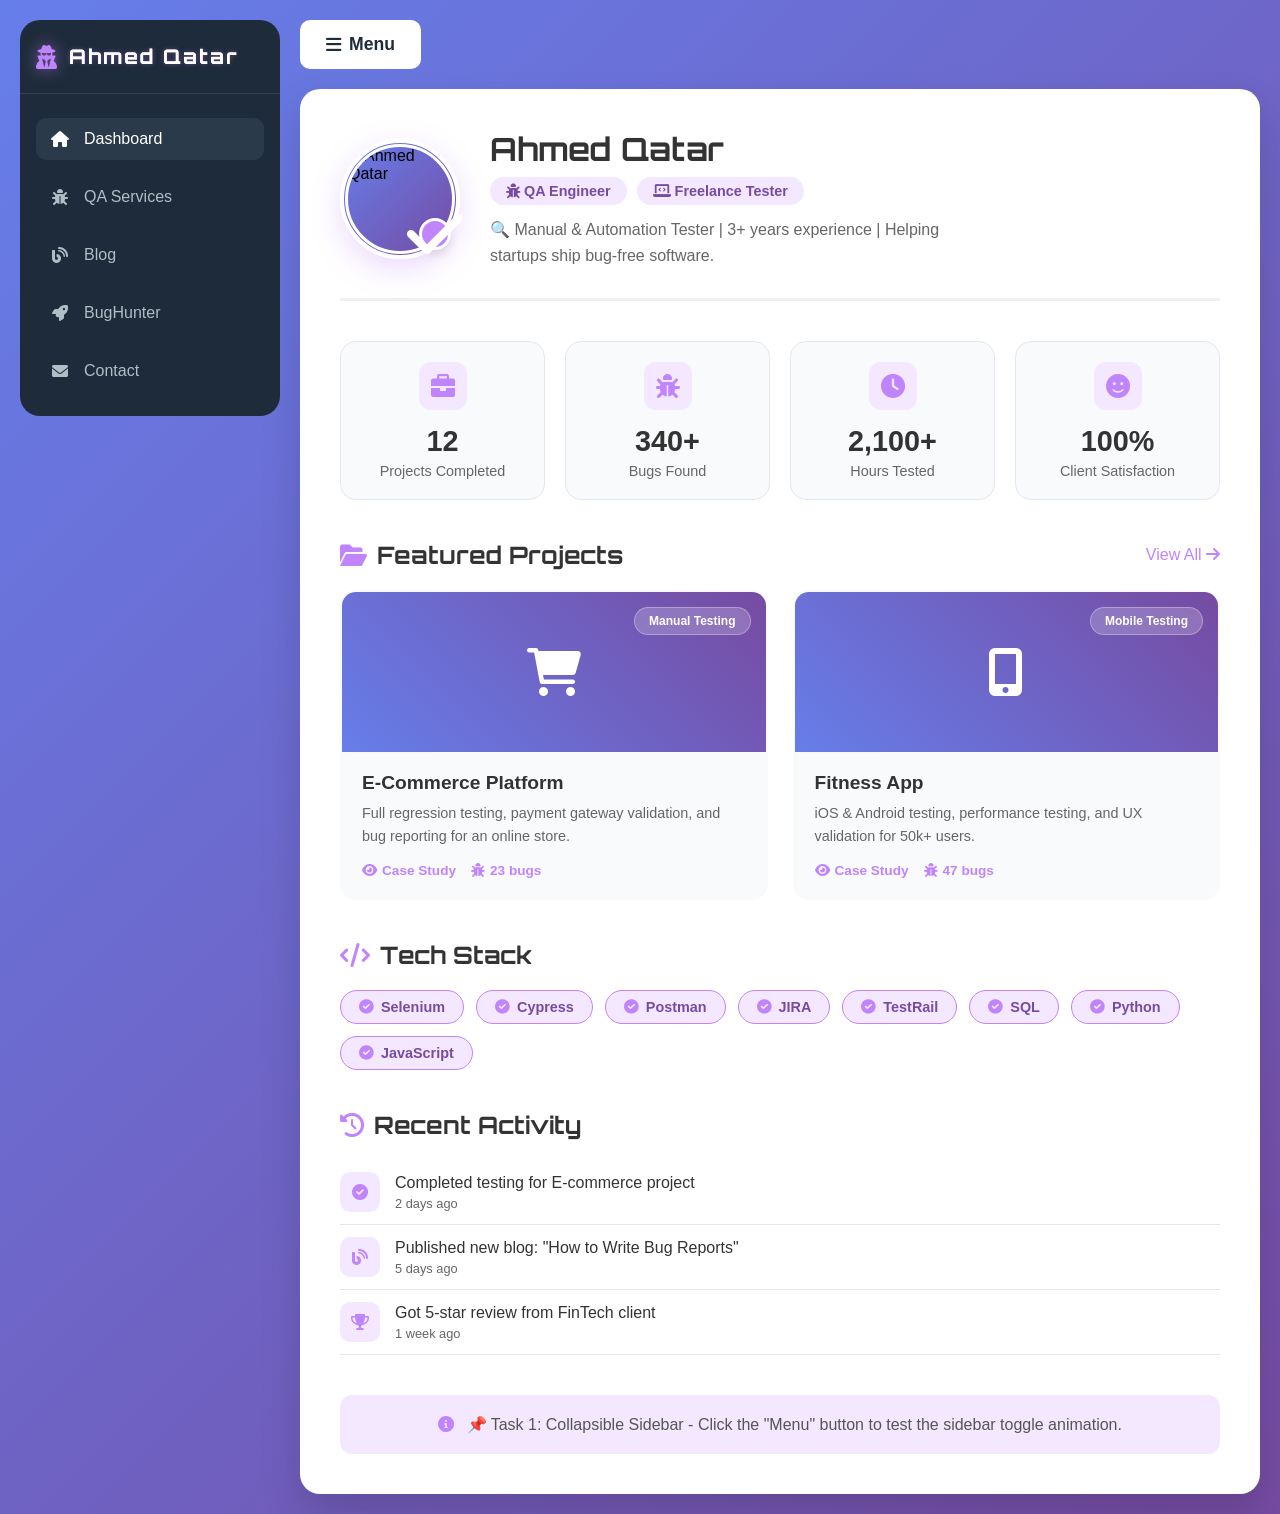
==== index.html @ db8f20ba "index.html" ====
<!DOCTYPE html>
<html lang="en">
<head>
    <meta charset="UTF-8">
    <meta name="viewport" content="width=device-width, initial-scale=1.0">
    <title>Ahmed Qatar - QA Portfolio</title>
    <!-- Font Awesome 6 -->
    <link rel="stylesheet" href="https://cdnjs.cloudflare.com/ajax/libs/font-awesome/6.0.0-beta3/css/all.min.css">
    <!-- Google Fonts -->
    <link href="https://fonts.googleapis.com/css2?family=Inter:wght@400;500;600;700&family=Orbitron:wght@700&display=swap" rel="stylesheet">
    <!-- Custom CSS -->
    <link rel="stylesheet" href="style.css">
    <style>
        /* ===== MODERN PORTFOLIO DASHBOARD ===== */
        body {
            background: linear-gradient(135deg, #667eea 0%, #764ba2 100%);
            display: flex;
            align-items: center;
            justify-content: center;
            padding: 20px;
            margin: 0;
            min-height: 100vh;
        }

        .app {
            display: flex;
            width: 100%;
            max-width: 1400px;
            margin: 0 auto;
            gap: 20px;
        }

        .sidebar {
            width: 260px;
            flex-shrink: 0;
            background: #1e2b3a;
            border-radius: 20px;
            height: fit-content;
            position: sticky;
            top: 20px;
        }

        .sidebar-header {
            display: flex;
            align-items: center;
            justify-content: space-between;
            padding: 1.5rem 1rem;
            border-bottom: 1px solid rgba(255,255,255,0.1);
        }

        .logo {
            display: flex;
            align-items: center;
            gap: 0.75rem;
        }

        .logo i {
            color: #c084fc;
            font-size: 1.5rem;
            filter: drop-shadow(0 0 8px rgba(192, 132, 252, 0.6));
        }

        .logo span {
            font-family: 'Orbitron', sans-serif;
            font-size: 1.25rem;
            font-weight: 700;
            color: white;
            text-shadow: 0 0 5px rgba(192, 132, 252, 0.4);
        }

        .close-btn {
            background: transparent;
            border: none;
            color: #b0bec5;
            font-size: 1.2rem;
            cursor: pointer;
            display: none;
        }

        .nav ul {
            list-style: none;
            padding: 1rem 0;
        }

        .nav li {
            padding: 0.5rem 1rem;
        }

        .nav a {
            display: flex;
            align-items: center;
            gap: 0.75rem;
            color: #b0bec5;
            text-decoration: none;
            padding: 0.75rem;
            border-radius: 10px;
            transition: all 0.2s ease;
        }

        .nav a:hover {
            background: #2a3a4b;
            color: white;
        }

        .nav a i {
            width: 1.5rem;
            text-align: center;
        }

        .main {
            flex: 1;
            background: transparent;
            display: flex;
            flex-direction: column;
        }

        .toggle-btn {
            background: white;
            border-radius: 10px;
            margin-bottom: 20px;
            border: 2px solid white;
            width: fit-content;
            padding: 12px 24px;
            font-weight: 600;
            cursor: pointer;
            transition: all 0.3s ease;
        }

        .toggle-btn:hover {
            background: #f5f5f5;
        }

        .content-card {
            background: white;
            border-radius: 20px;
            box-shadow: 0 20px 40px rgba(0,0,0,0.15);
            padding: 40px;
            width: 100%;
            box-sizing: border-box;
        }

        /* ===== PROFILE SECTION WITH PHOTO ===== */
        .profile-section {
            display: flex;
            align-items: center;
            gap: 30px;
            margin-bottom: 40px;
            padding-bottom: 30px;
            border-bottom: 3px solid #f0f0f0;
        }

        .profile-photo {
            position: relative;
            width: 120px;
            height: 120px;
            border-radius: 50%;
            background: linear-gradient(135deg, #667eea, #764ba2);
            display: flex;
            align-items: center;
            justify-content: center;
            border: 4px solid white;
            box-shadow: 0 10px 30px rgba(192, 132, 252, 0.3);
        }

        .profile-photo img {
            width: 110px;
            height: 110px;
            border-radius: 50%;
            object-fit: cover;
            border: 3px solid white;
        }

        .profile-photo i {
            font-size: 4rem;
            color: white;
        }

        .photo-badge {
            position: absolute;
            bottom: 5px;
            right: 5px;
            background: #c084fc;
            color: white;
            border-radius: 50%;
            width: 32px;
            height: 32px;
            display: flex;
            align-items: center;
            justify-content: center;
            border: 3px solid white;
            box-shadow: 0 5px 10px rgba(0,0,0,0.1);
        }

        .profile-info h1 {
            font-size: 2rem;
            font-weight: 700;
            color: #333;
            margin-bottom: 8px;
            font-family: 'Orbitron', sans-serif;
        }

        .profile-title {
            display: flex;
            align-items: center;
            gap: 10px;
            margin-bottom: 12px;
        }

        .profile-title span {
            background: #f3e8ff;
            color: #764ba2;
            padding: 6px 16px;
            border-radius: 30px;
            font-weight: 600;
            font-size: 0.9rem;
        }

        .profile-bio {
            color: #666;
            line-height: 1.6;
            max-width: 500px;
        }

        /* ===== STATS GRID ===== */
        .stats-grid {
            display: grid;
            grid-template-columns: repeat(4, 1fr);
            gap: 20px;
            margin-bottom: 40px;
        }

        .stat-card {
            background: #f8fafc;
            border-radius: 16px;
            padding: 20px;
            transition: all 0.3s ease;
            border: 1px solid #e2e8f0;
            text-align: center;
        }

        .stat-card:hover {
            border-color: #c084fc;
            transform: translateY(-5px);
            box-shadow: 0 15px 30px rgba(192, 132, 252, 0.1);
        }

        .stat-icon {
            width: 48px;
            height: 48px;
            background: #f3e8ff;
            border-radius: 12px;
            display: flex;
            align-items: center;
            justify-content: center;
            margin: 0 auto 15px;
            color: #c084fc;
            font-size: 1.5rem;
        }

        .stat-number {
            font-size: 1.8rem;
            font-weight: 700;
            color: #333;
            margin-bottom: 5px;
        }

        .stat-label {
            color: #666;
            font-size: 0.9rem;
        }

        /* ===== PORTFOLIO SHOWCASE ===== */
        .section-header {
            display: flex;
            justify-content: space-between;
            align-items: center;
            margin: 40px 0 20px;
        }

        .section-header h2 {
            font-size: 1.5rem;
            font-weight: 700;
            color: #333;
            display: flex;
            align-items: center;
            gap: 10px;
            font-family: 'Orbitron', sans-serif;
        }

        .section-header h2 i {
            color: #c084fc;
        }

        .portfolio-grid {
            display: grid;
            grid-template-columns: repeat(2, 1fr);
            gap: 25px;
        }

        .portfolio-card {
            background: #f8fafc;
            border-radius: 16px;
            overflow: hidden;
            transition: all 0.3s ease;
            border: 2px solid transparent;
            display: flex;
            flex-direction: column;
        }

        .portfolio-card:hover {
            border-color: #c084fc;
            transform: translateY(-5px);
            box-shadow: 0 15px 30px rgba(192, 132, 252, 0.15);
        }

        .portfolio-image {
            height: 160px;
            background: linear-gradient(45deg, #667eea, #764ba2);
            position: relative;
            display: flex;
            align-items: center;
            justify-content: center;
            color: white;
            font-size: 3rem;
        }

        .portfolio-image img {
            width: 100%;
            height: 100%;
            object-fit: cover;
        }

        .portfolio-tag {
            position: absolute;
            top: 15px;
            right: 15px;
            background: rgba(255,255,255,0.2);
            backdrop-filter: blur(10px);
            padding: 6px 14px;
            border-radius: 30px;
            font-size: 0.75rem;
            font-weight: 600;
            color: white;
            border: 1px solid rgba(255,255,255,0.3);
        }

        .portfolio-content {
            padding: 20px;
        }

        .portfolio-content h3 {
            font-size: 1.2rem;
            font-weight: 700;
            color: #333;
            margin-bottom: 8px;
        }

        .portfolio-content p {
            color: #666;
            font-size: 0.9rem;
            line-height: 1.6;
            margin-bottom: 15px;
        }

        .portfolio-links {
            display: flex;
            gap: 15px;
        }

        .portfolio-links a {
            color: #c084fc;
            text-decoration: none;
            font-weight: 600;
            font-size: 0.85rem;
            display: flex;
            align-items: center;
            gap: 5px;
        }

        /* ===== SKILLS SECTION ===== */
        .skills-section {
            margin-top: 40px;
        }

        .skills-grid {
            display: flex;
            flex-wrap: wrap;
            gap: 12px;
            margin-top: 20px;
        }

        .skill-badge {
            background: #f3e8ff;
            color: #764ba2;
            padding: 8px 18px;
            border-radius: 30px;
            font-size: 0.9rem;
            font-weight: 600;
            display: inline-flex;
            align-items: center;
            gap: 8px;
            border: 1px solid #c084fc;
        }

        .skill-badge i {
            color: #c084fc;
        }

        /* ===== RECENT ACTIVITY ===== */
        .activity-list {
            margin-top: 20px;
        }

        .activity-item {
            display: flex;
            align-items: center;
            gap: 15px;
            padding: 12px 0;
            border-bottom: 1px solid #e2e8f0;
        }

        .activity-icon {
            width: 40px;
            height: 40px;
            background: #f3e8ff;
            border-radius: 10px;
            display: flex;
            align-items: center;
            justify-content: center;
            color: #c084fc;
        }

        .activity-content {
            flex: 1;
        }

        .activity-text {
            color: #333;
            font-weight: 500;
            margin-bottom: 4px;
        }

        .activity-time {
            color: #666;
            font-size: 0.8rem;
        }

        /* ===== MOBILE RESPONSIVE ===== */
        @media screen and (max-width: 768px) {
            .app {
                flex-direction: column;
            }

            .sidebar {
                width: 100%;
                position: fixed;
                z-index: 1000;
                top: 0;
                border-radius: 0 0 20px 20px;
            }

            .main {
                margin-left: 0;
                width: 100%;
                margin-top: 100px;
            }

            .profile-section {
                flex-direction: column;
                text-align: center;
            }

            .stats-grid {
                grid-template-columns: repeat(2, 1fr);
            }

            .portfolio-grid {
                grid-template-columns: 1fr;
            }

            .content-card {
                padding: 25px;
            }
        }
    </style>
</head>
<body>
    <div class="app">
        <!-- ===== SIDEBAR ===== -->
        <aside class="sidebar">
            <div class="sidebar-header">
                <div class="logo">
                    <i class="fas fa-user-secret"></i>
                    <span>Ahmed Qatar</span>
                </div>
                <button class="close-btn">
                    <i class="fas fa-times"></i>
                </button>
            </div>
            <nav class="nav">
                <ul>
                    <li>
                        <a href="index.html" id="nav-dashboard">
                            <i class="fas fa-home"></i>
                            <span>Dashboard</span>
                        </a>
                    </li>
                    <li>
                        <a href="taskflow.html" id="nav-taskflow">
                            <i class="fas fa-bug"></i>
                            <span>QA Services</span>
                        </a>
                    </li>
                    <li>
                        <a href="blog.html" id="nav-blog">
                            <i class="fas fa-blog"></i>
                            <span>Blog</span>
                        </a>
                    </li>
                    <li>
                        <a href="product.html" id="nav-product">
                            <i class="fas fa-rocket"></i>
                            <span>BugHunter</span>
                        </a>
                    </li>
                    <li>
                        <a href="contact.html" id="nav-contact">
                            <i class="fas fa-envelope"></i>
                            <span>Contact</span>
                        </a>
                    </li>
                </ul>
            </nav>
        </aside>

        <!-- ===== MAIN CONTENT ===== -->
        <main class="main">
            <button class="toggle-btn">
                <i class="fas fa-bars"></i>
                <span>Menu</span>
            </button>
            
            <div class="content-card">
                <!-- ===== PROFILE SECTION WITH PHOTO ===== -->
                <div class="profile-section">
    <div class="profile-photo">
        <!-- YOUR PHOTO - Working! -->
       <img src="https://github.com/ahmedqattar/ahmedqattar.github.io/blob/main/ahmed-profile.jpeg?raw=true" alt="Ahmed Qatar">
        <div class="photo-badge">
            <i class="fas fa-check"></i>
        </div>
    </div>
    <div class="profile-info">
        <h1>Ahmed Qatar</h1>
        <div class="profile-title">
            <span><i class="fas fa-bug"></i> QA Engineer</span>
            <span><i class="fas fa-laptop-code"></i> Freelance Tester</span>
        </div>
        <p class="profile-bio">
            🔍 Manual & Automation Tester | 3+ years experience | Helping startups ship bug-free software.
        </p>
    </div>
</div>

                <!-- ===== STATS ===== -->
                <div class="stats-grid">
                    <div class="stat-card">
                        <div class="stat-icon">
                            <i class="fas fa-briefcase"></i>
                        </div>
                        <div class="stat-number">12</div>
                        <div class="stat-label">Projects Completed</div>
                    </div>
                    <div class="stat-card">
                        <div class="stat-icon">
                            <i class="fas fa-bug"></i>
                        </div>
                        <div class="stat-number">340+</div>
                        <div class="stat-label">Bugs Found</div>
                    </div>
                    <div class="stat-card">
                        <div class="stat-icon">
                            <i class="fas fa-clock"></i>
                        </div>
                        <div class="stat-number">2,100+</div>
                        <div class="stat-label">Hours Tested</div>
                    </div>
                    <div class="stat-card">
                        <div class="stat-icon">
                            <i class="fas fa-smile"></i>
                        </div>
                        <div class="stat-number">100%</div>
                        <div class="stat-label">Client Satisfaction</div>
                    </div>
                </div>

                <!-- ===== PORTFOLIO SHOWCASE ===== -->
                <div class="section-header">
                    <h2><i class="fas fa-folder-open"></i> Featured Projects</h2>
                    <a href="taskflow.html" class="view-all" style="color: #c084fc; text-decoration: none;">
                        View All <i class="fas fa-arrow-right"></i>
                    </a>
                </div>

                <div class="portfolio-grid">
                    <!-- Project 1 -->
                    <div class="portfolio-card">
                        <div class="portfolio-image">
                            <i class="fas fa-shopping-cart"></i>
                            <span class="portfolio-tag">Manual Testing</span>
                        </div>
                        <div class="portfolio-content">
                            <h3>E-Commerce Platform</h3>
                            <p>Full regression testing, payment gateway validation, and bug reporting for an online store.</p>
                            <div class="portfolio-links">
                                <a href="#"><i class="fas fa-eye"></i> Case Study</a>
                                <a href="#"><i class="fas fa-bug"></i> 23 bugs</a>
                            </div>
                        </div>
                    </div>
                    <!-- Project 2 -->
                    <div class="portfolio-card">
                        <div class="portfolio-image">
                            <i class="fas fa-mobile-alt"></i>
                            <span class="portfolio-tag">Mobile Testing</span>
                        </div>
                        <div class="portfolio-content">
                            <h3>Fitness App</h3>
                            <p>iOS & Android testing, performance testing, and UX validation for 50k+ users.</p>
                            <div class="portfolio-links">
                                <a href="#"><i class="fas fa-eye"></i> Case Study</a>
                                <a href="#"><i class="fas fa-bug"></i> 47 bugs</a>
                            </div>
                        </div>
                    </div>
                </div>

                <!-- ===== SKILLS ===== -->
                <div class="skills-section">
                    <div class="section-header">
                        <h2><i class="fas fa-code"></i> Tech Stack</h2>
                    </div>
                    <div class="skills-grid">
                        <span class="skill-badge"><i class="fas fa-check-circle"></i> Selenium</span>
                        <span class="skill-badge"><i class="fas fa-check-circle"></i> Cypress</span>
                        <span class="skill-badge"><i class="fas fa-check-circle"></i> Postman</span>
                        <span class="skill-badge"><i class="fas fa-check-circle"></i> JIRA</span>
                        <span class="skill-badge"><i class="fas fa-check-circle"></i> TestRail</span>
                        <span class="skill-badge"><i class="fas fa-check-circle"></i> SQL</span>
                        <span class="skill-badge"><i class="fas fa-check-circle"></i> Python</span>
                        <span class="skill-badge"><i class="fas fa-check-circle"></i> JavaScript</span>
                    </div>
                </div>

                <!-- ===== RECENT ACTIVITY ===== -->
                <div style="margin-top: 40px;">
                    <div class="section-header">
                        <h2><i class="fas fa-history"></i> Recent Activity</h2>
                    </div>
                    <div class="activity-list">
                        <div class="activity-item">
                            <div class="activity-icon">
                                <i class="fas fa-check-circle"></i>
                            </div>
                            <div class="activity-content">
                                <div class="activity-text">Completed testing for E-commerce project</div>
                                <div class="activity-time">2 days ago</div>
                            </div>
                        </div>
                        <div class="activity-item">
                            <div class="activity-icon">
                                <i class="fas fa-blog"></i>
                            </div>
                            <div class="activity-content">
                                <div class="activity-text">Published new blog: "How to Write Bug Reports"</div>
                                <div class="activity-time">5 days ago</div>
                            </div>
                        </div>
                        <div class="activity-item">
                            <div class="activity-icon">
                                <i class="fas fa-trophy"></i>
                            </div>
                            <div class="activity-content">
                                <div class="activity-text">Got 5-star review from FinTech client</div>
                                <div class="activity-time">1 week ago</div>
                            </div>
                        </div>
                    </div>
                </div>

                <!-- ===== TASK 1 NOTE ===== -->
                <div style="margin-top: 40px; padding: 20px; background: #f3e8ff; border-radius: 12px; text-align: center;">
                    <i class="fas fa-info-circle" style="color: #c084fc; margin-right: 8px;"></i>
                    <span style="color: #555; font-weight: 500;">📌 Task 1: Collapsible Sidebar - Click the "Menu" button to test the sidebar toggle animation.</span>
                </div>
            </div>
        </main>
    </div>
    
    <script src="script.js"></script>
    <script>
        // Auto-highlight current page
        const currentPage = window.location.pathname.split('/').pop() || 'index.html';
        const navMap = {
            'index.html': 'nav-dashboard',
            'taskflow.html': 'nav-taskflow',
            'blog.html': 'nav-blog',
            'product.html': 'nav-product',
            'contact.html': 'nav-contact'
        };
        
        if (navMap[currentPage]) {
            const activeLink = document.getElementById(navMap[currentPage]);
            if (activeLink) {
                activeLink.style.background = '#2a3a4b';
                activeLink.style.color = 'white';
            }
        }
    </script>
</body>

</html>
---- style.css ----
/* Reset default browser styles */
* {
  margin: 0;
  padding: 0;
  box-sizing: border-box;
}

body {
  font-family: 'Segoe UI', Tahoma, Geneva, Verdana, sans-serif;
  background: #f4f7fc;
}

/* Main app layout - sidebar and content side by side */
.app {
  display: flex;
  min-height: 100vh;
}

/* ---------- SIDEBAR STYLES ---------- */
.sidebar {
  width: 260px;
  background: #1e2b3a;
  color: #ecf0f1;
  display: flex;
  flex-direction: column;
  transition: transform 0.3s ease-in-out;
}

/* Sidebar header */
.sidebar-header {
  display: flex;
  align-items: center;
  justify-content: space-between;
  padding: 1.5rem 1rem;
  border-bottom: 1px solid rgba(255,255,255,0.1);
}

.logo {
  display: flex;
  align-items: center;
  gap: 0.5rem;
  font-size: 1.25rem;
  font-weight: 600;
  color: white;
}

/* Close button (hidden on desktop for now) */
.close-btn {
  background: transparent;
  border: none;
  color: #b0bec5;
  font-size: 1.2rem;
  cursor: pointer;
  display: none;
}

/* Navigation links */
.nav ul {
  list-style: none;
  padding: 1rem 0;
}

.nav li {
  padding: 0.5rem 1rem;
}

.nav a {
  display: flex;
  align-items: center;
  gap: 0.75rem;
  color: #b0bec5;
  text-decoration: none;
  padding: 0.5rem;
  border-radius: 6px;
  transition: background 0.2s;
}

.nav a:hover {
  background: #2a3a4b;
  color: white;
}

.nav a i {
  width: 1.5rem;
  text-align: center;
}

/* ---------- MAIN CONTENT STYLES ---------- */
.main {
  flex: 1;
  background: white;
  display: flex;
  flex-direction: column;
}

.toggle-btn {
  background: transparent;
  border: none;
  display: inline-flex;
  align-items: center;
  gap: 0.5rem;
  font-size: 1.1rem;
  padding: 1rem 1.5rem;
  cursor: pointer;
  color: #1e2b3a;
  border-bottom: 1px solid #e2e8f0;
}

.toggle-btn:hover {
  background: #f1f5f9;
}

.content {
  padding: 2rem;
}

.content h1 {
  margin-bottom: 1rem;
  color: #0f1a2b;
}

.content p {
  color: #33475b;
  line-height: 1.6;
}

/* ---------- COLLAPSED SIDEBAR (HIDDEN) ---------- */
.sidebar.collapsed {
  transform: translateX(-100%);
}

/* ---------- MOBILE RESPONSIVE (BONUS) ---------- */
@media screen and (max-width: 768px) {
  .sidebar {
    position: fixed;
    top: 0;
    left: 0;
    height: 100vh;
    width: 280px;
    box-shadow: 2px 0 10px rgba(0,0,0,0.2);
    z-index: 1000;
  }

  /* Show close button on mobile */
  .close-btn {
    display: block;
  }

  /* Sidebar starts COLLAPSED on mobile */
  .sidebar {
    transform: translateX(-100%);
  }

  /* When NOT collapsed, show it */
  .sidebar:not(.collapsed) {
    transform: translateX(0);
  }

  /* Hide Menu text on very small screens, keep icon */
  .toggle-btn span {
    display: none;
  }

  .toggle-btn i {
    font-size: 1.5rem;
  }

  /* Optional: darken main content when sidebar is open */
  .sidebar:not(.collapsed) ~ .main {
    opacity: 0.5;
    pointer-events: none;
    transition: opacity 0.3s;
  }
}

/* ---------- PURPLE NEON PORTFOLIO LOGO ---------- */
.logo {
  display: flex;
  align-items: center;
  gap: 0.75rem;
}

.logo i {
  color: #c084fc;
  font-size: 1.5rem;
  filter: drop-shadow(0 0 8px rgba(192, 132, 252, 0.6));
  transition: all 0.3s ease;
}

.logo span {
  font-family: 'Limelight', cursive;
  font-size: 1.35rem;
  font-weight: 700;
  letter-spacing: 2px;
  background: linear-gradient(145deg, #ffffff, #f3e8ff);
  -webkit-background-clip: text;
  background-clip: text;
  color: transparent;
  text-shadow: 
    0 0 5px rgba(192, 132, 252, 0.4),
    0 0 10px rgba(192, 132, 252, 0.3),
    0 0 15px rgba(192, 132, 252, 0.2);
  transition: all 0.3s ease;
}

/* Hover effect - glows brighter! */
.logo:hover i {
  filter: drop-shadow(0 0 12px rgba(192, 132, 252, 0.9));
  transform: scale(1.05);
}

.logo:hover span {
  text-shadow: 
    0 0 8px rgba(192, 132, 252, 0.8),
    0 0 15px rgba(192, 132, 252, 0.5),
    0 0 25px rgba(192, 132, 252, 0.3);
}
.blog-image {
    height: 180px;
    background: linear-gradient(45deg, #667eea, #764ba2);
    display: flex;
    align-items: center;
    justify-content: center;
    color: white;
    font-size: 3rem;
    position: relative;
    overflow: hidden;
    padding: 0;
}

.blog-image img {
    width: 100%;
    height: 100%;
    object-fit: cover;
    transition: transform 0.3s ease;
}

.blog-card:hover .blog-image img {
    transform: scale(1.1);
}

.blog-category {
    position: absolute;
    top: 15px;
    left: 15px;
    background: rgba(0,0,0,0.6);
    backdrop-filter: blur(10px);
    padding: 6px 14px;
    border-radius: 30px;
    font-size: 0.8rem;
    font-weight: 600;
    color: white;
    z-index: 2;
}
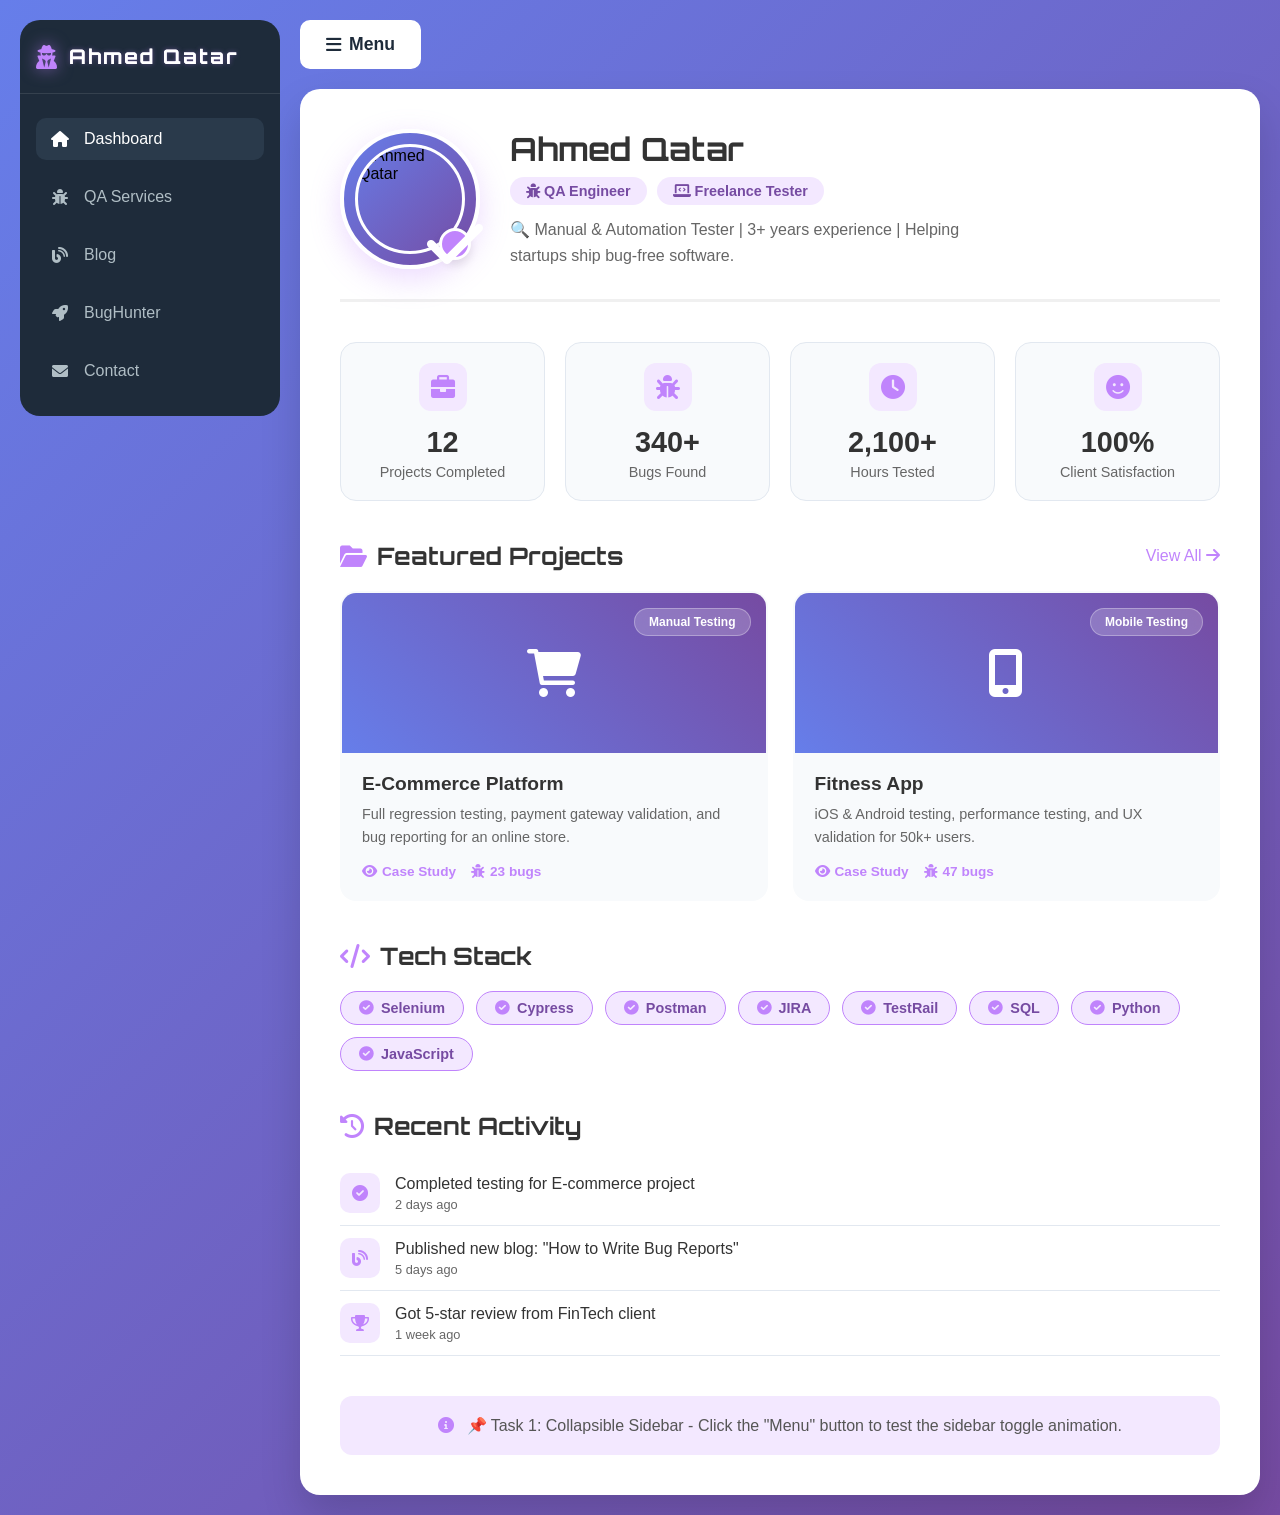
==== commit 2d1fa14e: "index.html" ====
--- a/index.html
+++ b/index.html
@@ -151,8 +151,8 @@
 
         .profile-photo {
             position: relative;
-            width: 120px;
-            height: 120px;
+            width: 140px;
+            height: 140px;
             border-radius: 50%;
             background: linear-gradient(135deg, #667eea, #764ba2);
             display: flex;
@@ -721,3 +721,4 @@
 
 </html>
 
+
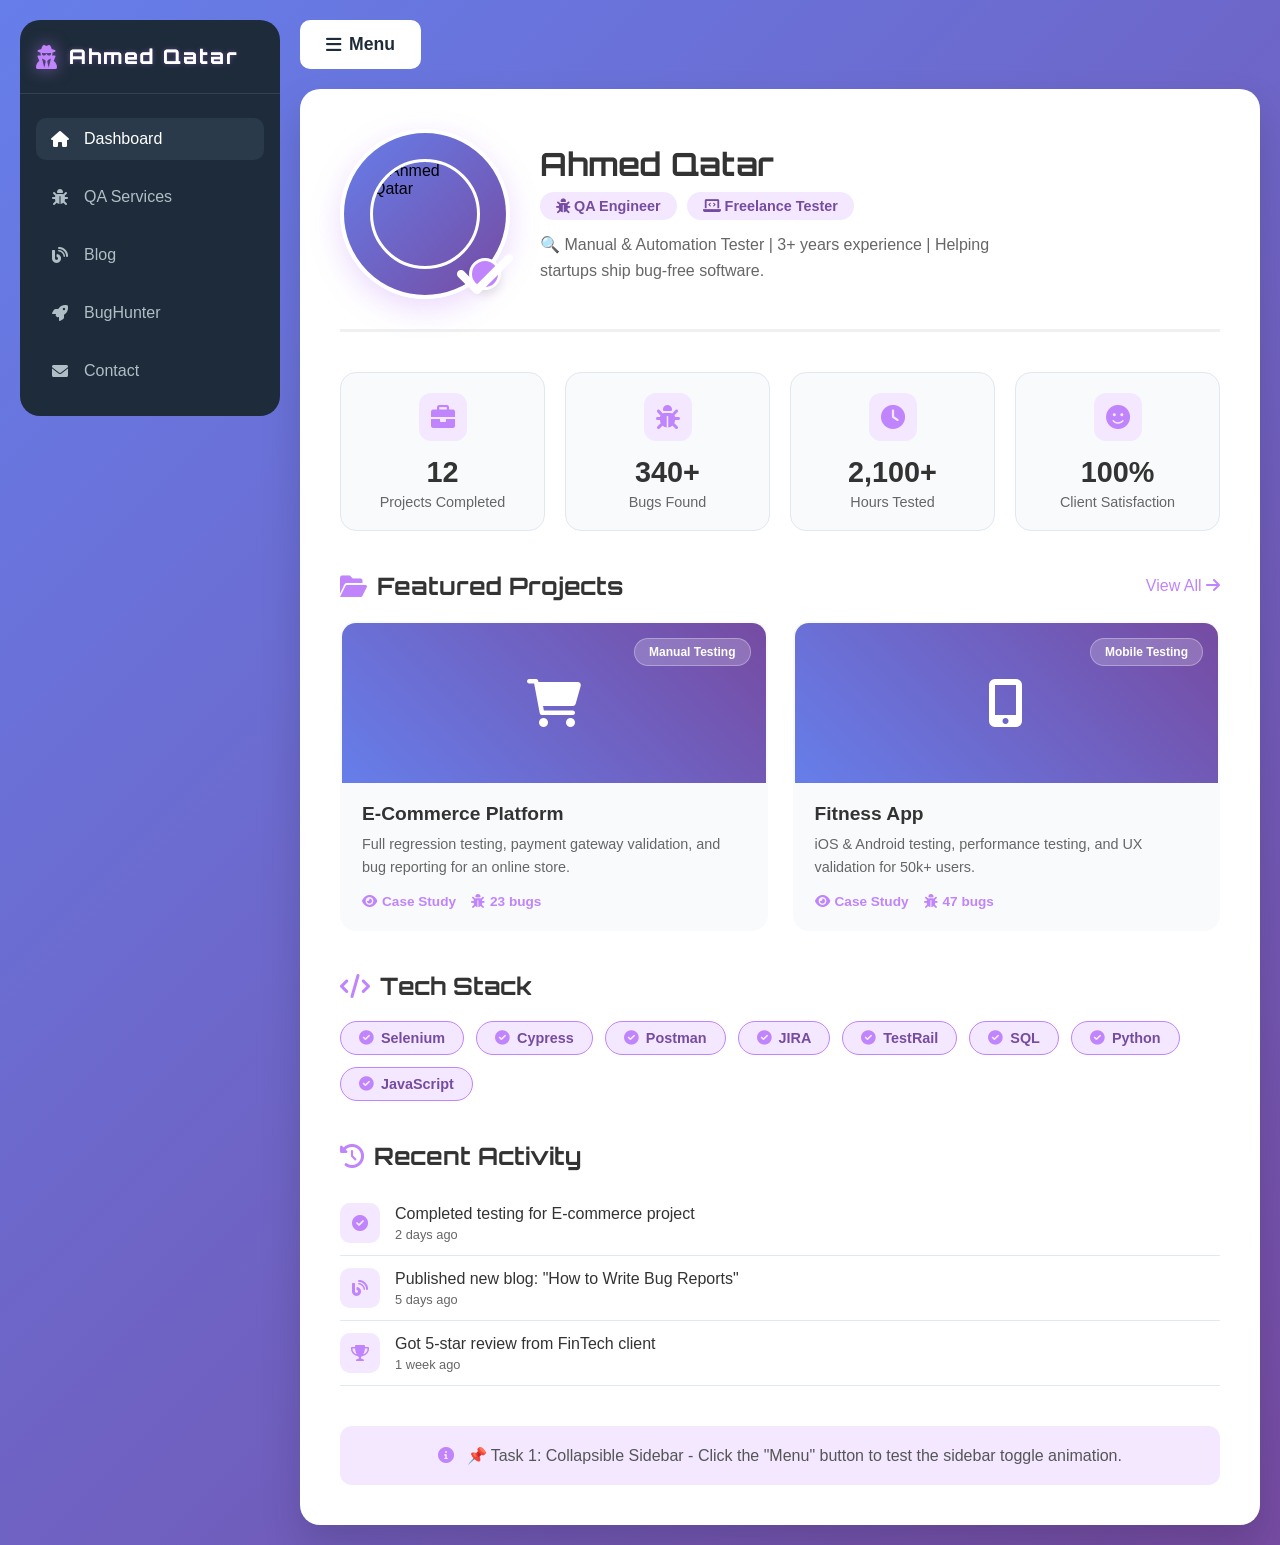
==== commit ae381309: "index.html" ====
--- a/index.html
+++ b/index.html
@@ -151,8 +151,8 @@
 
         .profile-photo {
             position: relative;
-            width: 140px;
-            height: 140px;
+            width: 170px;
+            height: 170px;
             border-radius: 50%;
             background: linear-gradient(135deg, #667eea, #764ba2);
             display: flex;
@@ -722,3 +722,4 @@
 </html>
 
 
+
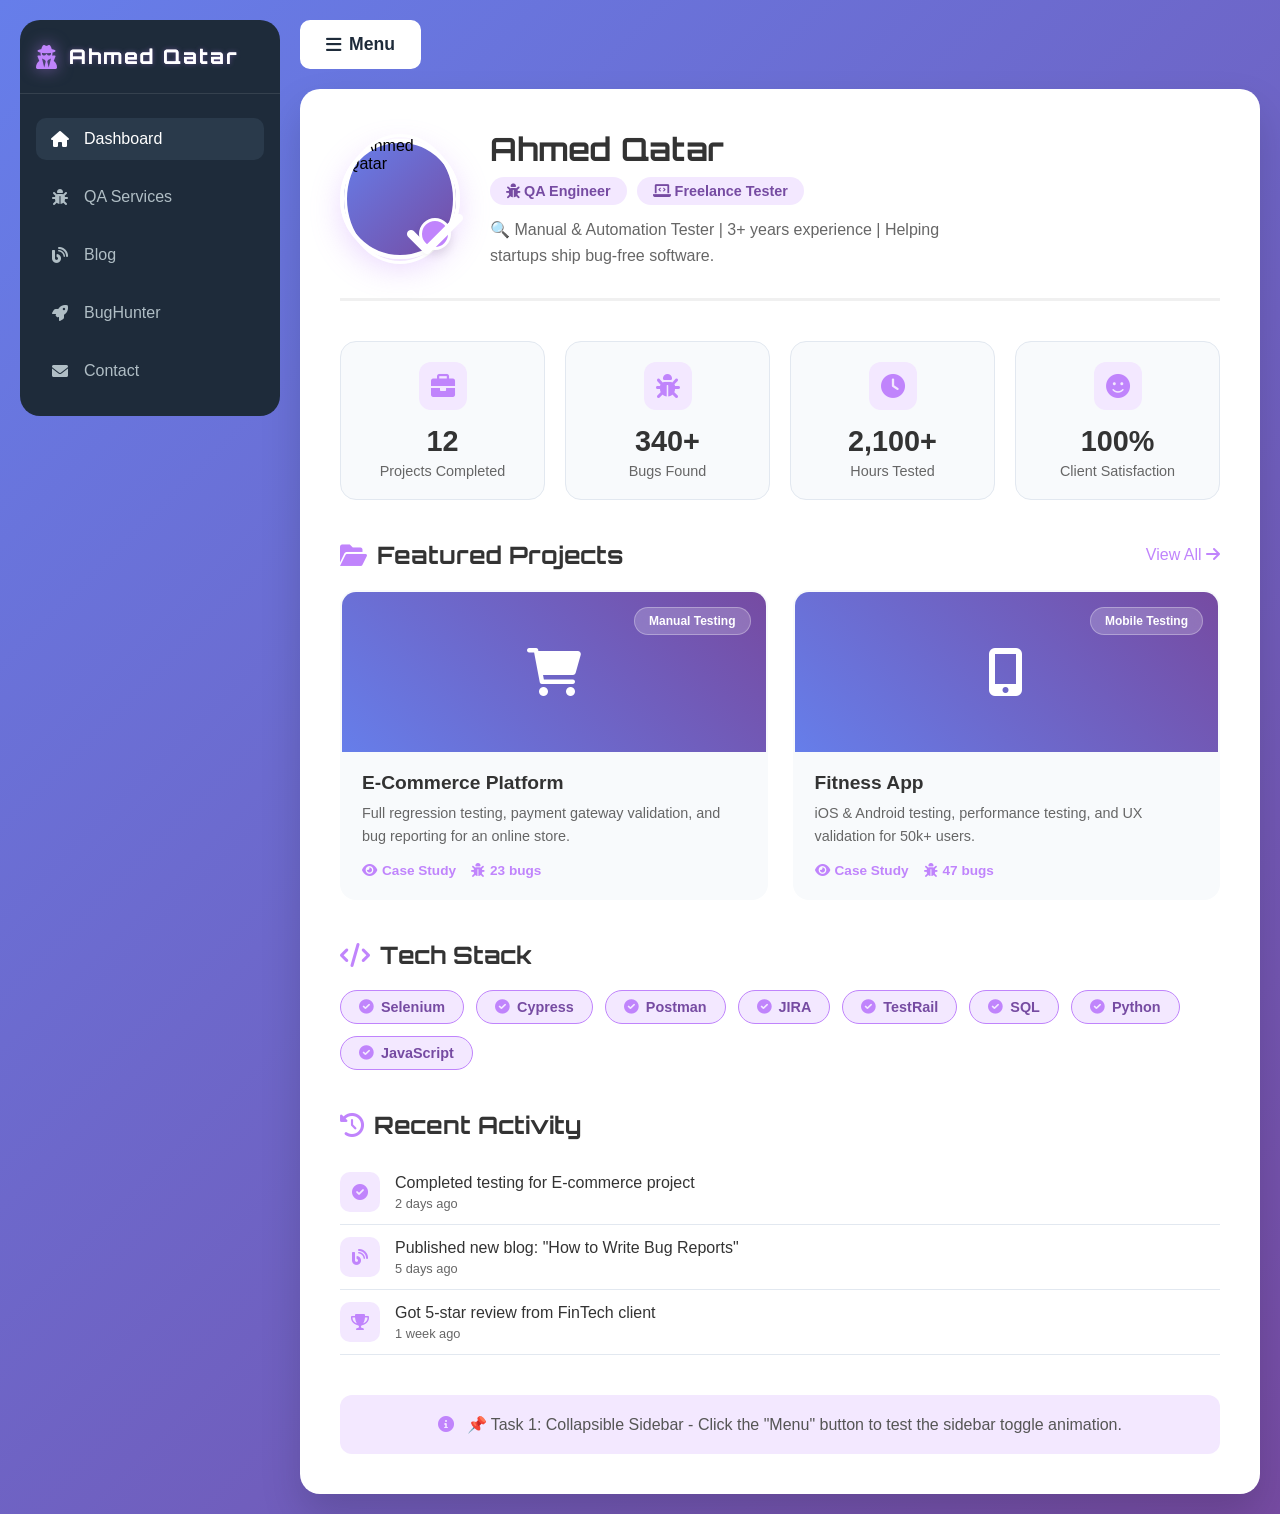
==== commit 1182e2db: "index.html" ====
--- a/index.html
+++ b/index.html
@@ -151,8 +151,8 @@
 
         .profile-photo {
             position: relative;
-            width: 170px;
-            height: 170px;
+            width: 120px;
+            height: 120px;
             border-radius: 50%;
             background: linear-gradient(135deg, #667eea, #764ba2);
             display: flex;
@@ -163,8 +163,8 @@
         }
 
         .profile-photo img {
-            width: 110px;
-            height: 110px;
+            width: 130px;
+            height: 130px;
             border-radius: 50%;
             object-fit: cover;
             border: 3px solid white;
@@ -723,3 +723,4 @@
 
 
 
+
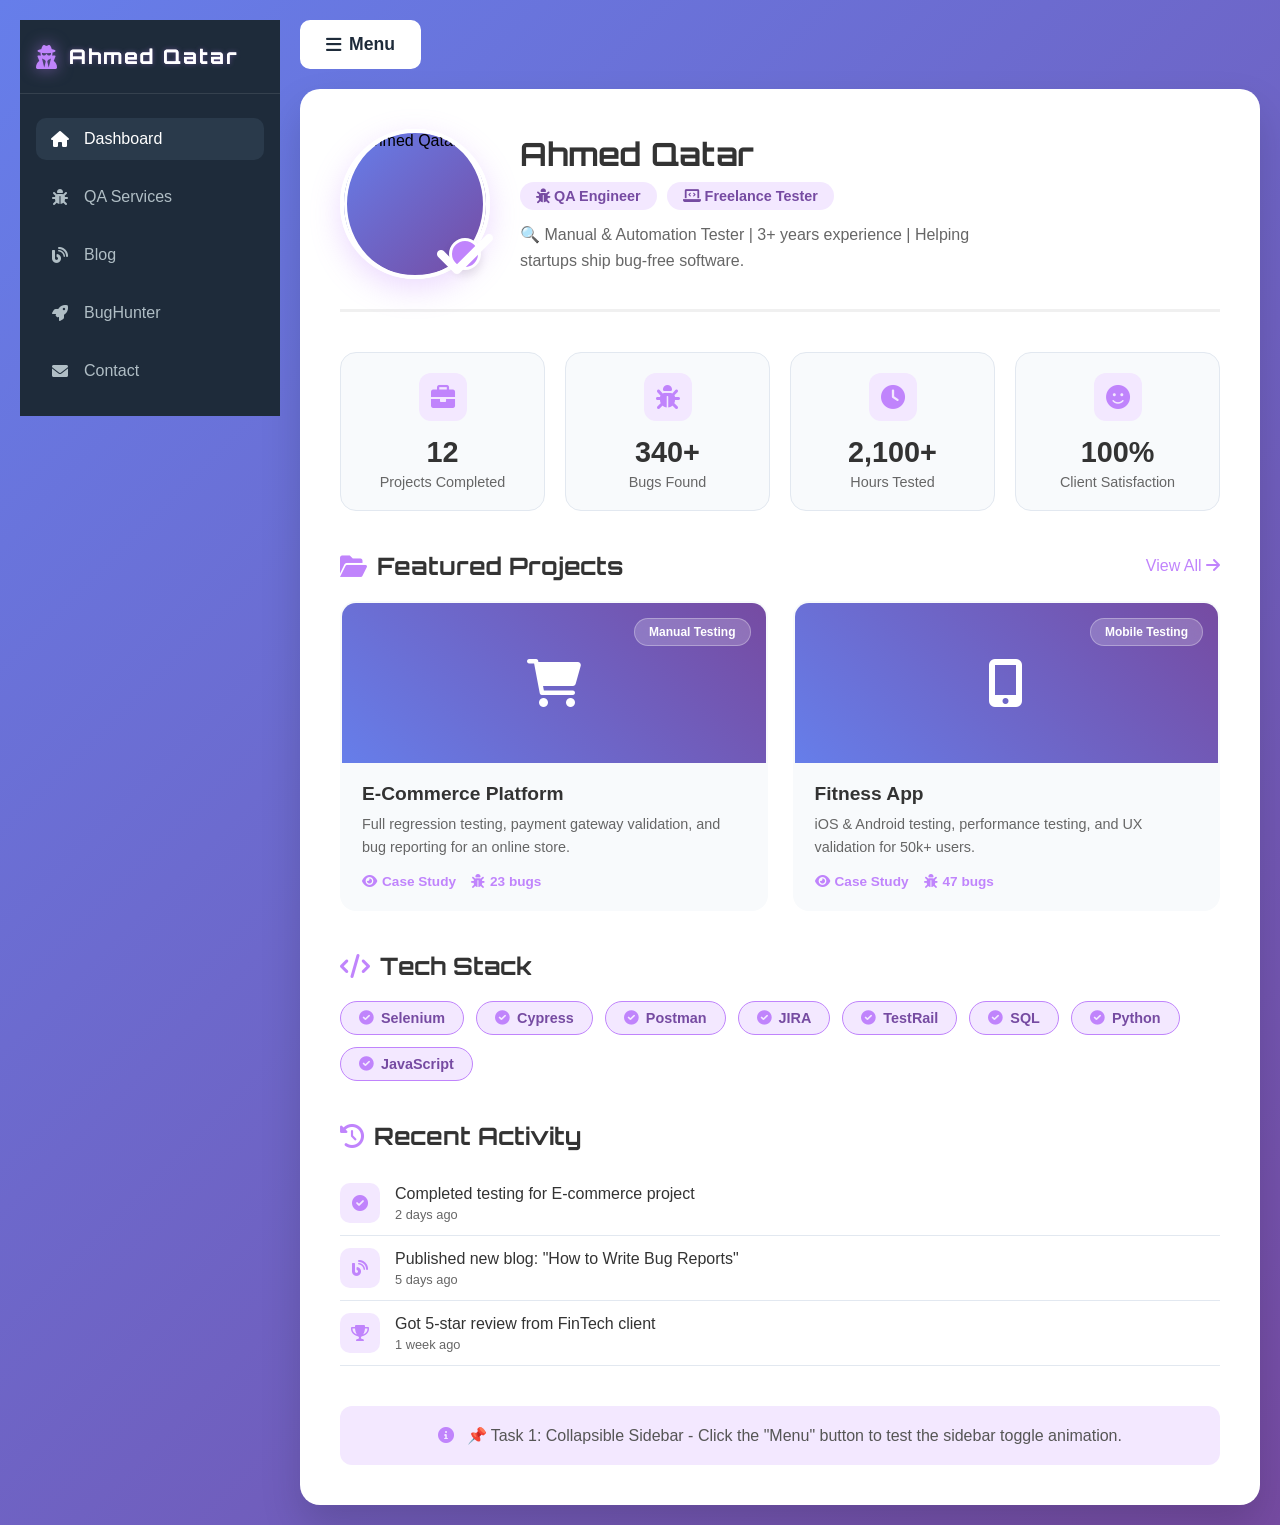
==== commit e0898d7d: "index.html" ====
--- a/index.html
+++ b/index.html
@@ -34,7 +34,7 @@
             width: 260px;
             flex-shrink: 0;
             background: #1e2b3a;
-            border-radius: 20px;
+            border-radiaus: 20px;
             height: fit-content;
             position: sticky;
             top: 20px;
@@ -151,8 +151,8 @@
 
         .profile-photo {
             position: relative;
-            width: 120px;
-            height: 120px;
+            width: 150px;
+            height: 150px;
             border-radius: 50%;
             background: linear-gradient(135deg, #667eea, #764ba2);
             display: flex;
@@ -163,8 +163,8 @@
         }
 
         .profile-photo img {
-            width: 130px;
-            height: 130px;
+            width: 150px;
+            height: 150px;
             border-radius: 50%;
             object-fit: cover;
             border: 3px solid white;
@@ -724,3 +724,4 @@
 
 
 
+
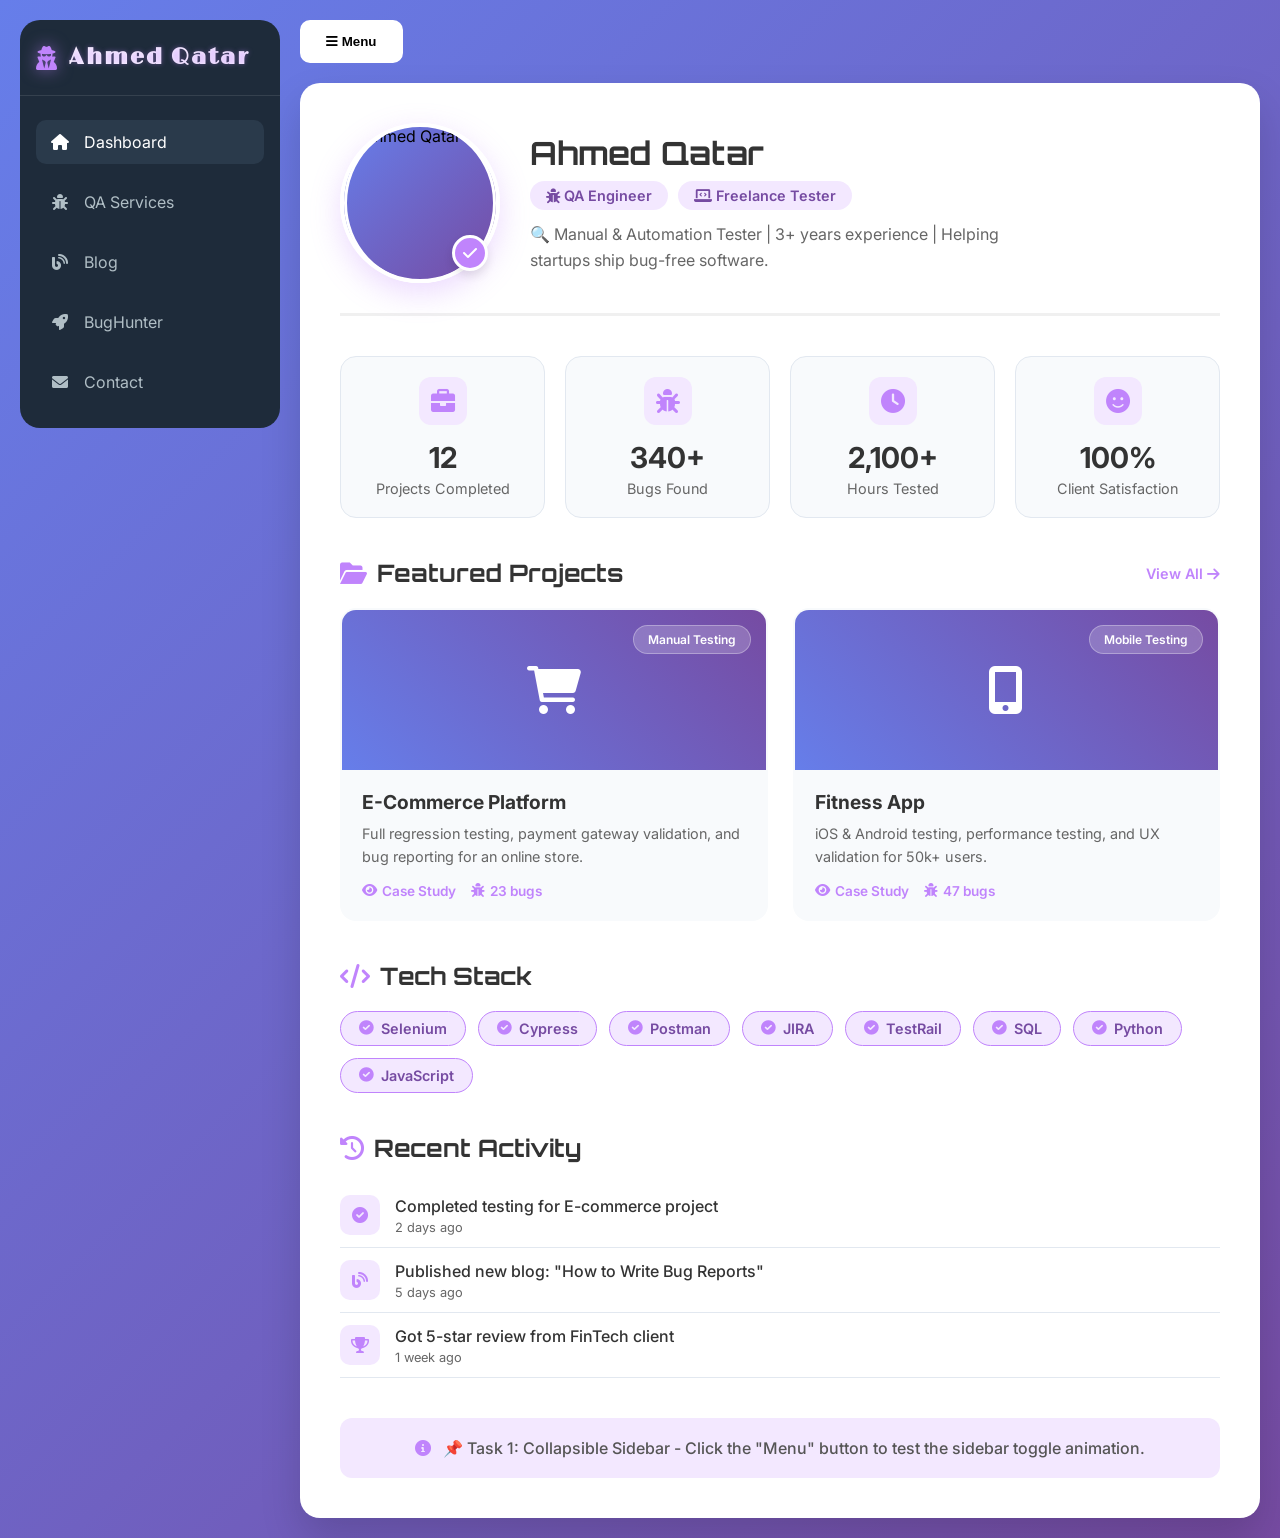
==== commit 905a1528: "index.html" ====
--- a/index.html
+++ b/index.html
@@ -7,482 +7,9 @@
     <!-- Font Awesome 6 -->
     <link rel="stylesheet" href="https://cdnjs.cloudflare.com/ajax/libs/font-awesome/6.0.0-beta3/css/all.min.css">
     <!-- Google Fonts -->
-    <link href="https://fonts.googleapis.com/css2?family=Inter:wght@400;500;600;700&family=Orbitron:wght@700&display=swap" rel="stylesheet">
-    <!-- Custom CSS -->
+    <link href="https://fonts.googleapis.com/css2?family=Inter:wght@400;500;600;700&family=Orbitron:wght@700&family=Limelight&display=swap" rel="stylesheet">
+    <!-- Custom CSS (all styles here) -->
     <link rel="stylesheet" href="style.css">
-    <style>
-        /* ===== MODERN PORTFOLIO DASHBOARD ===== */
-        body {
-            background: linear-gradient(135deg, #667eea 0%, #764ba2 100%);
-            display: flex;
-            align-items: center;
-            justify-content: center;
-            padding: 20px;
-            margin: 0;
-            min-height: 100vh;
-        }
-
-        .app {
-            display: flex;
-            width: 100%;
-            max-width: 1400px;
-            margin: 0 auto;
-            gap: 20px;
-        }
-
-        .sidebar {
-            width: 260px;
-            flex-shrink: 0;
-            background: #1e2b3a;
-            border-radiaus: 20px;
-            height: fit-content;
-            position: sticky;
-            top: 20px;
-        }
-
-        .sidebar-header {
-            display: flex;
-            align-items: center;
-            justify-content: space-between;
-            padding: 1.5rem 1rem;
-            border-bottom: 1px solid rgba(255,255,255,0.1);
-        }
-
-        .logo {
-            display: flex;
-            align-items: center;
-            gap: 0.75rem;
-        }
-
-        .logo i {
-            color: #c084fc;
-            font-size: 1.5rem;
-            filter: drop-shadow(0 0 8px rgba(192, 132, 252, 0.6));
-        }
-
-        .logo span {
-            font-family: 'Orbitron', sans-serif;
-            font-size: 1.25rem;
-            font-weight: 700;
-            color: white;
-            text-shadow: 0 0 5px rgba(192, 132, 252, 0.4);
-        }
-
-        .close-btn {
-            background: transparent;
-            border: none;
-            color: #b0bec5;
-            font-size: 1.2rem;
-            cursor: pointer;
-            display: none;
-        }
-
-        .nav ul {
-            list-style: none;
-            padding: 1rem 0;
-        }
-
-        .nav li {
-            padding: 0.5rem 1rem;
-        }
-
-        .nav a {
-            display: flex;
-            align-items: center;
-            gap: 0.75rem;
-            color: #b0bec5;
-            text-decoration: none;
-            padding: 0.75rem;
-            border-radius: 10px;
-            transition: all 0.2s ease;
-        }
-
-        .nav a:hover {
-            background: #2a3a4b;
-            color: white;
-        }
-
-        .nav a i {
-            width: 1.5rem;
-            text-align: center;
-        }
-
-        .main {
-            flex: 1;
-            background: transparent;
-            display: flex;
-            flex-direction: column;
-        }
-
-        .toggle-btn {
-            background: white;
-            border-radius: 10px;
-            margin-bottom: 20px;
-            border: 2px solid white;
-            width: fit-content;
-            padding: 12px 24px;
-            font-weight: 600;
-            cursor: pointer;
-            transition: all 0.3s ease;
-        }
-
-        .toggle-btn:hover {
-            background: #f5f5f5;
-        }
-
-        .content-card {
-            background: white;
-            border-radius: 20px;
-            box-shadow: 0 20px 40px rgba(0,0,0,0.15);
-            padding: 40px;
-            width: 100%;
-            box-sizing: border-box;
-        }
-
-        /* ===== PROFILE SECTION WITH PHOTO ===== */
-        .profile-section {
-            display: flex;
-            align-items: center;
-            gap: 30px;
-            margin-bottom: 40px;
-            padding-bottom: 30px;
-            border-bottom: 3px solid #f0f0f0;
-        }
-
-        .profile-photo {
-            position: relative;
-            width: 150px;
-            height: 150px;
-            border-radius: 50%;
-            background: linear-gradient(135deg, #667eea, #764ba2);
-            display: flex;
-            align-items: center;
-            justify-content: center;
-            border: 4px solid white;
-            box-shadow: 0 10px 30px rgba(192, 132, 252, 0.3);
-        }
-
-        .profile-photo img {
-            width: 150px;
-            height: 150px;
-            border-radius: 50%;
-            object-fit: cover;
-            border: 3px solid white;
-        }
-
-        .profile-photo i {
-            font-size: 4rem;
-            color: white;
-        }
-
-        .photo-badge {
-            position: absolute;
-            bottom: 5px;
-            right: 5px;
-            background: #c084fc;
-            color: white;
-            border-radius: 50%;
-            width: 32px;
-            height: 32px;
-            display: flex;
-            align-items: center;
-            justify-content: center;
-            border: 3px solid white;
-            box-shadow: 0 5px 10px rgba(0,0,0,0.1);
-        }
-
-        .profile-info h1 {
-            font-size: 2rem;
-            font-weight: 700;
-            color: #333;
-            margin-bottom: 8px;
-            font-family: 'Orbitron', sans-serif;
-        }
-
-        .profile-title {
-            display: flex;
-            align-items: center;
-            gap: 10px;
-            margin-bottom: 12px;
-        }
-
-        .profile-title span {
-            background: #f3e8ff;
-            color: #764ba2;
-            padding: 6px 16px;
-            border-radius: 30px;
-            font-weight: 600;
-            font-size: 0.9rem;
-        }
-
-        .profile-bio {
-            color: #666;
-            line-height: 1.6;
-            max-width: 500px;
-        }
-
-        /* ===== STATS GRID ===== */
-        .stats-grid {
-            display: grid;
-            grid-template-columns: repeat(4, 1fr);
-            gap: 20px;
-            margin-bottom: 40px;
-        }
-
-        .stat-card {
-            background: #f8fafc;
-            border-radius: 16px;
-            padding: 20px;
-            transition: all 0.3s ease;
-            border: 1px solid #e2e8f0;
-            text-align: center;
-        }
-
-        .stat-card:hover {
-            border-color: #c084fc;
-            transform: translateY(-5px);
-            box-shadow: 0 15px 30px rgba(192, 132, 252, 0.1);
-        }
-
-        .stat-icon {
-            width: 48px;
-            height: 48px;
-            background: #f3e8ff;
-            border-radius: 12px;
-            display: flex;
-            align-items: center;
-            justify-content: center;
-            margin: 0 auto 15px;
-            color: #c084fc;
-            font-size: 1.5rem;
-        }
-
-        .stat-number {
-            font-size: 1.8rem;
-            font-weight: 700;
-            color: #333;
-            margin-bottom: 5px;
-        }
-
-        .stat-label {
-            color: #666;
-            font-size: 0.9rem;
-        }
-
-        /* ===== PORTFOLIO SHOWCASE ===== */
-        .section-header {
-            display: flex;
-            justify-content: space-between;
-            align-items: center;
-            margin: 40px 0 20px;
-        }
-
-        .section-header h2 {
-            font-size: 1.5rem;
-            font-weight: 700;
-            color: #333;
-            display: flex;
-            align-items: center;
-            gap: 10px;
-            font-family: 'Orbitron', sans-serif;
-        }
-
-        .section-header h2 i {
-            color: #c084fc;
-        }
-
-        .portfolio-grid {
-            display: grid;
-            grid-template-columns: repeat(2, 1fr);
-            gap: 25px;
-        }
-
-        .portfolio-card {
-            background: #f8fafc;
-            border-radius: 16px;
-            overflow: hidden;
-            transition: all 0.3s ease;
-            border: 2px solid transparent;
-            display: flex;
-            flex-direction: column;
-        }
-
-        .portfolio-card:hover {
-            border-color: #c084fc;
-            transform: translateY(-5px);
-            box-shadow: 0 15px 30px rgba(192, 132, 252, 0.15);
-        }
-
-        .portfolio-image {
-            height: 160px;
-            background: linear-gradient(45deg, #667eea, #764ba2);
-            position: relative;
-            display: flex;
-            align-items: center;
-            justify-content: center;
-            color: white;
-            font-size: 3rem;
-        }
-
-        .portfolio-image img {
-            width: 100%;
-            height: 100%;
-            object-fit: cover;
-        }
-
-        .portfolio-tag {
-            position: absolute;
-            top: 15px;
-            right: 15px;
-            background: rgba(255,255,255,0.2);
-            backdrop-filter: blur(10px);
-            padding: 6px 14px;
-            border-radius: 30px;
-            font-size: 0.75rem;
-            font-weight: 600;
-            color: white;
-            border: 1px solid rgba(255,255,255,0.3);
-        }
-
-        .portfolio-content {
-            padding: 20px;
-        }
-
-        .portfolio-content h3 {
-            font-size: 1.2rem;
-            font-weight: 700;
-            color: #333;
-            margin-bottom: 8px;
-        }
-
-        .portfolio-content p {
-            color: #666;
-            font-size: 0.9rem;
-            line-height: 1.6;
-            margin-bottom: 15px;
-        }
-
-        .portfolio-links {
-            display: flex;
-            gap: 15px;
-        }
-
-        .portfolio-links a {
-            color: #c084fc;
-            text-decoration: none;
-            font-weight: 600;
-            font-size: 0.85rem;
-            display: flex;
-            align-items: center;
-            gap: 5px;
-        }
-
-        /* ===== SKILLS SECTION ===== */
-        .skills-section {
-            margin-top: 40px;
-        }
-
-        .skills-grid {
-            display: flex;
-            flex-wrap: wrap;
-            gap: 12px;
-            margin-top: 20px;
-        }
-
-        .skill-badge {
-            background: #f3e8ff;
-            color: #764ba2;
-            padding: 8px 18px;
-            border-radius: 30px;
-            font-size: 0.9rem;
-            font-weight: 600;
-            display: inline-flex;
-            align-items: center;
-            gap: 8px;
-            border: 1px solid #c084fc;
-        }
-
-        .skill-badge i {
-            color: #c084fc;
-        }
-
-        /* ===== RECENT ACTIVITY ===== */
-        .activity-list {
-            margin-top: 20px;
-        }
-
-        .activity-item {
-            display: flex;
-            align-items: center;
-            gap: 15px;
-            padding: 12px 0;
-            border-bottom: 1px solid #e2e8f0;
-        }
-
-        .activity-icon {
-            width: 40px;
-            height: 40px;
-            background: #f3e8ff;
-            border-radius: 10px;
-            display: flex;
-            align-items: center;
-            justify-content: center;
-            color: #c084fc;
-        }
-
-        .activity-content {
-            flex: 1;
-        }
-
-        .activity-text {
-            color: #333;
-            font-weight: 500;
-            margin-bottom: 4px;
-        }
-
-        .activity-time {
-            color: #666;
-            font-size: 0.8rem;
-        }
-
-        /* ===== MOBILE RESPONSIVE ===== */
-        @media screen and (max-width: 768px) {
-            .app {
-                flex-direction: column;
-            }
-
-            .sidebar {
-                width: 100%;
-                position: fixed;
-                z-index: 1000;
-                top: 0;
-                border-radius: 0 0 20px 20px;
-            }
-
-            .main {
-                margin-left: 0;
-                width: 100%;
-                margin-top: 100px;
-            }
-
-            .profile-section {
-                flex-direction: column;
-                text-align: center;
-            }
-
-            .stats-grid {
-                grid-template-columns: repeat(2, 1fr);
-            }
-
-            .portfolio-grid {
-                grid-template-columns: 1fr;
-            }
-
-            .content-card {
-                padding: 25px;
-            }
-        }
-    </style>
 </head>
 <body>
     <div class="app">
@@ -499,36 +26,11 @@
             </div>
             <nav class="nav">
                 <ul>
-                    <li>
-                        <a href="index.html" id="nav-dashboard">
-                            <i class="fas fa-home"></i>
-                            <span>Dashboard</span>
-                        </a>
-                    </li>
-                    <li>
-                        <a href="taskflow.html" id="nav-taskflow">
-                            <i class="fas fa-bug"></i>
-                            <span>QA Services</span>
-                        </a>
-                    </li>
-                    <li>
-                        <a href="blog.html" id="nav-blog">
-                            <i class="fas fa-blog"></i>
-                            <span>Blog</span>
-                        </a>
-                    </li>
-                    <li>
-                        <a href="product.html" id="nav-product">
-                            <i class="fas fa-rocket"></i>
-                            <span>BugHunter</span>
-                        </a>
-                    </li>
-                    <li>
-                        <a href="contact.html" id="nav-contact">
-                            <i class="fas fa-envelope"></i>
-                            <span>Contact</span>
-                        </a>
-                    </li>
+                    <li><a href="index.html" id="nav-dashboard"><i class="fas fa-home"></i><span>Dashboard</span></a></li>
+                    <li><a href="taskflow.html" id="nav-taskflow"><i class="fas fa-bug"></i><span>QA Services</span></a></li>
+                    <li><a href="blog.html" id="nav-blog"><i class="fas fa-blog"></i><span>Blog</span></a></li>
+                    <li><a href="product.html" id="nav-product"><i class="fas fa-rocket"></i><span>BugHunter</span></a></li>
+                    <li><a href="contact.html" id="nav-contact"><i class="fas fa-envelope"></i><span>Contact</span></a></li>
                 </ul>
             </nav>
         </aside>
@@ -541,69 +43,57 @@
             </button>
             
             <div class="content-card">
-                <!-- ===== PROFILE SECTION WITH PHOTO ===== -->
+                <!-- PROFILE SECTION -->
                 <div class="profile-section">
-    <div class="profile-photo">
-        <!-- YOUR PHOTO - Working! -->
-       <img src="https://github.com/ahmedqattar/ahmedqattar.github.io/blob/main/ahmed-profile.jpeg?raw=true" alt="Ahmed Qatar">
-        <div class="photo-badge">
-            <i class="fas fa-check"></i>
-        </div>
-    </div>
-    <div class="profile-info">
-        <h1>Ahmed Qatar</h1>
-        <div class="profile-title">
-            <span><i class="fas fa-bug"></i> QA Engineer</span>
-            <span><i class="fas fa-laptop-code"></i> Freelance Tester</span>
-        </div>
-        <p class="profile-bio">
-            🔍 Manual & Automation Tester | 3+ years experience | Helping startups ship bug-free software.
-        </p>
-    </div>
-</div>
-
-                <!-- ===== STATS ===== -->
+                    <div class="profile-photo">
+                        <img src="https://github.com/ahmedqattar/ahmedqattar.github.io/blob/main/ahmed-profile.jpeg?raw=true" alt="Ahmed Qatar">
+                        <div class="photo-badge">
+                            <i class="fas fa-check"></i>
+                        </div>
+                    </div>
+                    <div class="profile-info">
+                        <h1>Ahmed Qatar</h1>
+                        <div class="profile-title">
+                            <span><i class="fas fa-bug"></i> QA Engineer</span>
+                            <span><i class="fas fa-laptop-code"></i> Freelance Tester</span>
+                        </div>
+                        <p class="profile-bio">
+                            🔍 Manual & Automation Tester | 3+ years experience | Helping startups ship bug-free software.
+                        </p>
+                    </div>
+                </div>
+
+                <!-- STATS -->
                 <div class="stats-grid">
                     <div class="stat-card">
-                        <div class="stat-icon">
-                            <i class="fas fa-briefcase"></i>
-                        </div>
+                        <div class="stat-icon"><i class="fas fa-briefcase"></i></div>
                         <div class="stat-number">12</div>
                         <div class="stat-label">Projects Completed</div>
                     </div>
                     <div class="stat-card">
-                        <div class="stat-icon">
-                            <i class="fas fa-bug"></i>
-                        </div>
+                        <div class="stat-icon"><i class="fas fa-bug"></i></div>
                         <div class="stat-number">340+</div>
                         <div class="stat-label">Bugs Found</div>
                     </div>
                     <div class="stat-card">
-                        <div class="stat-icon">
-                            <i class="fas fa-clock"></i>
-                        </div>
+                        <div class="stat-icon"><i class="fas fa-clock"></i></div>
                         <div class="stat-number">2,100+</div>
                         <div class="stat-label">Hours Tested</div>
                     </div>
                     <div class="stat-card">
-                        <div class="stat-icon">
-                            <i class="fas fa-smile"></i>
-                        </div>
+                        <div class="stat-icon"><i class="fas fa-smile"></i></div>
                         <div class="stat-number">100%</div>
                         <div class="stat-label">Client Satisfaction</div>
                     </div>
                 </div>
 
-                <!-- ===== PORTFOLIO SHOWCASE ===== -->
+                <!-- FEATURED PROJECTS -->
                 <div class="section-header">
                     <h2><i class="fas fa-folder-open"></i> Featured Projects</h2>
-                    <a href="taskflow.html" class="view-all" style="color: #c084fc; text-decoration: none;">
-                        View All <i class="fas fa-arrow-right"></i>
-                    </a>
+                    <a href="taskflow.html" class="view-all">View All <i class="fas fa-arrow-right"></i></a>
                 </div>
 
                 <div class="portfolio-grid">
-                    <!-- Project 1 -->
                     <div class="portfolio-card">
                         <div class="portfolio-image">
                             <i class="fas fa-shopping-cart"></i>
@@ -618,7 +108,6 @@
                             </div>
                         </div>
                     </div>
-                    <!-- Project 2 -->
                     <div class="portfolio-card">
                         <div class="portfolio-image">
                             <i class="fas fa-mobile-alt"></i>
@@ -635,7 +124,7 @@
                     </div>
                 </div>
 
-                <!-- ===== SKILLS ===== -->
+                <!-- SKILLS -->
                 <div class="skills-section">
                     <div class="section-header">
                         <h2><i class="fas fa-code"></i> Tech Stack</h2>
@@ -652,34 +141,28 @@
                     </div>
                 </div>
 
-                <!-- ===== RECENT ACTIVITY ===== -->
+                <!-- RECENT ACTIVITY -->
                 <div style="margin-top: 40px;">
                     <div class="section-header">
                         <h2><i class="fas fa-history"></i> Recent Activity</h2>
                     </div>
                     <div class="activity-list">
                         <div class="activity-item">
-                            <div class="activity-icon">
-                                <i class="fas fa-check-circle"></i>
-                            </div>
+                            <div class="activity-icon"><i class="fas fa-check-circle"></i></div>
                             <div class="activity-content">
                                 <div class="activity-text">Completed testing for E-commerce project</div>
                                 <div class="activity-time">2 days ago</div>
                             </div>
                         </div>
                         <div class="activity-item">
-                            <div class="activity-icon">
-                                <i class="fas fa-blog"></i>
-                            </div>
+                            <div class="activity-icon"><i class="fas fa-blog"></i></div>
                             <div class="activity-content">
                                 <div class="activity-text">Published new blog: "How to Write Bug Reports"</div>
                                 <div class="activity-time">5 days ago</div>
                             </div>
                         </div>
                         <div class="activity-item">
-                            <div class="activity-icon">
-                                <i class="fas fa-trophy"></i>
-                            </div>
+                            <div class="activity-icon"><i class="fas fa-trophy"></i></div>
                             <div class="activity-content">
                                 <div class="activity-text">Got 5-star review from FinTech client</div>
                                 <div class="activity-time">1 week ago</div>
@@ -688,10 +171,10 @@
                     </div>
                 </div>
 
-                <!-- ===== TASK 1 NOTE ===== -->
-                <div style="margin-top: 40px; padding: 20px; background: #f3e8ff; border-radius: 12px; text-align: center;">
-                    <i class="fas fa-info-circle" style="color: #c084fc; margin-right: 8px;"></i>
-                    <span style="color: #555; font-weight: 500;">📌 Task 1: Collapsible Sidebar - Click the "Menu" button to test the sidebar toggle animation.</span>
+                <!-- TASK NOTE -->
+                <div class="task-note">
+                    <i class="fas fa-info-circle"></i>
+                    📌 Task 1: Collapsible Sidebar - Click the "Menu" button to test the sidebar toggle animation.
                 </div>
             </div>
         </main>
@@ -718,10 +201,4 @@
         }
     </script>
 </body>
-
 </html>
-
-
-
-
-
--- a/style.css
+++ b/style.css
@@ -1,220 +1,487 @@
-/* Reset default browser styles */
+/* ===== RESET & BASE ===== */
 * {
-  margin: 0;
-  padding: 0;
-  box-sizing: border-box;
+    margin: 0;
+    padding: 0;
+    box-sizing: border-box;
 }
 
 body {
-  font-family: 'Segoe UI', Tahoma, Geneva, Verdana, sans-serif;
-  background: #f4f7fc;
-}
-
-/* Main app layout - sidebar and content side by side */
+    font-family: 'Inter', sans-serif;
+    background: linear-gradient(135deg, #667eea 0%, #764ba2 100%);
+    display: flex;
+    align-items: center;
+    justify-content: center;
+    padding: 20px;
+    margin: 0;
+    min-height: 100vh;
+}
+
 .app {
-  display: flex;
-  min-height: 100vh;
-}
-
-/* ---------- SIDEBAR STYLES ---------- */
+    display: flex;
+    width: 100%;
+    max-width: 1400px;
+    margin: 0 auto;
+    gap: 20px;
+}
+
+/* ===== SIDEBAR ===== */
 .sidebar {
-  width: 260px;
-  background: #1e2b3a;
-  color: #ecf0f1;
-  display: flex;
-  flex-direction: column;
-  transition: transform 0.3s ease-in-out;
-}
-
-/* Sidebar header */
+    width: 260px;
+    flex-shrink: 0;
+    background: #1e2b3a;
+    border-radius: 20px;
+    height: fit-content;
+    position: sticky;
+    top: 20px;
+    transition: transform 0.3s ease-in-out;
+}
+
+.sidebar.collapsed {
+    transform: translateX(-100%);
+}
+
 .sidebar-header {
-  display: flex;
-  align-items: center;
-  justify-content: space-between;
-  padding: 1.5rem 1rem;
-  border-bottom: 1px solid rgba(255,255,255,0.1);
+    display: flex;
+    align-items: center;
+    justify-content: space-between;
+    padding: 1.5rem 1rem;
+    border-bottom: 1px solid rgba(255,255,255,0.1);
 }
 
 .logo {
-  display: flex;
-  align-items: center;
-  gap: 0.5rem;
-  font-size: 1.25rem;
-  font-weight: 600;
-  color: white;
-}
-
-/* Close button (hidden on desktop for now) */
+    display: flex;
+    align-items: center;
+    gap: 0.75rem;
+}
+
+.logo i {
+    color: #c084fc;
+    font-size: 1.5rem;
+    filter: drop-shadow(0 0 8px rgba(192, 132, 252, 0.6));
+    transition: all 0.3s ease;
+}
+
+.logo span {
+    font-family: 'Limelight', cursive;
+    font-size: 1.35rem;
+    font-weight: 700;
+    letter-spacing: 2px;
+    background: linear-gradient(145deg, #ffffff, #f3e8ff);
+    -webkit-background-clip: text;
+    background-clip: text;
+    color: transparent;
+    text-shadow: 0 0 5px rgba(192, 132, 252, 0.4);
+    transition: all 0.3s ease;
+}
+
+.logo:hover i {
+    filter: drop-shadow(0 0 12px rgba(192, 132, 252, 0.9));
+    transform: scale(1.05);
+}
+
+.logo:hover span {
+    text-shadow: 0 0 8px rgba(192, 132, 252, 0.8);
+}
+
 .close-btn {
-  background: transparent;
-  border: none;
-  color: #b0bec5;
-  font-size: 1.2rem;
-  cursor: pointer;
-  display: none;
-}
-
-/* Navigation links */
+    background: transparent;
+    border: none;
+    color: #b0bec5;
+    font-size: 1.2rem;
+    cursor: pointer;
+    display: none;
+}
+
+/* ===== NAVIGATION ===== */
 .nav ul {
-  list-style: none;
-  padding: 1rem 0;
+    list-style: none;
+    padding: 1rem 0;
 }
 
 .nav li {
-  padding: 0.5rem 1rem;
+    padding: 0.5rem 1rem;
 }
 
 .nav a {
-  display: flex;
-  align-items: center;
-  gap: 0.75rem;
-  color: #b0bec5;
-  text-decoration: none;
-  padding: 0.5rem;
-  border-radius: 6px;
-  transition: background 0.2s;
+    display: flex;
+    align-items: center;
+    gap: 0.75rem;
+    color: #b0bec5;
+    text-decoration: none;
+    padding: 0.75rem;
+    border-radius: 10px;
+    transition: all 0.2s ease;
 }
 
 .nav a:hover {
-  background: #2a3a4b;
-  color: white;
+    background: #2a3a4b;
+    color: white;
 }
 
 .nav a i {
-  width: 1.5rem;
-  text-align: center;
-}
-
-/* ---------- MAIN CONTENT STYLES ---------- */
+    width: 1.5rem;
+    text-align: center;
+}
+
+/* ===== MAIN CONTENT ===== */
 .main {
-  flex: 1;
-  background: white;
-  display: flex;
-  flex-direction: column;
+    flex: 1;
+    background: transparent;
+    display: flex;
+    flex-direction: column;
 }
 
 .toggle-btn {
-  background: transparent;
-  border: none;
-  display: inline-flex;
-  align-items: center;
-  gap: 0.5rem;
-  font-size: 1.1rem;
-  padding: 1rem 1.5rem;
-  cursor: pointer;
-  color: #1e2b3a;
-  border-bottom: 1px solid #e2e8f0;
+    background: white;
+    border-radius: 10px;
+    margin-bottom: 20px;
+    border: 2px solid white;
+    width: fit-content;
+    padding: 12px 24px;
+    font-weight: 600;
+    cursor: pointer;
+    transition: all 0.3s ease;
 }
 
 .toggle-btn:hover {
-  background: #f1f5f9;
-}
-
-.content {
-  padding: 2rem;
-}
-
-.content h1 {
-  margin-bottom: 1rem;
-  color: #0f1a2b;
-}
-
-.content p {
-  color: #33475b;
-  line-height: 1.6;
-}
-
-/* ---------- COLLAPSED SIDEBAR (HIDDEN) ---------- */
-.sidebar.collapsed {
-  transform: translateX(-100%);
-}
-
-/* ---------- MOBILE RESPONSIVE (BONUS) ---------- */
-@media screen and (max-width: 768px) {
-  .sidebar {
-    position: fixed;
-    top: 0;
-    left: 0;
-    height: 100vh;
-    width: 280px;
-    box-shadow: 2px 0 10px rgba(0,0,0,0.2);
-    z-index: 1000;
-  }
-
-  /* Show close button on mobile */
-  .close-btn {
-    display: block;
-  }
-
-  /* Sidebar starts COLLAPSED on mobile */
-  .sidebar {
-    transform: translateX(-100%);
-  }
-
-  /* When NOT collapsed, show it */
-  .sidebar:not(.collapsed) {
-    transform: translateX(0);
-  }
-
-  /* Hide Menu text on very small screens, keep icon */
-  .toggle-btn span {
-    display: none;
-  }
-
-  .toggle-btn i {
+    background: #f5f5f5;
+}
+
+.content-card {
+    background: white;
+    border-radius: 20px;
+    box-shadow: 0 20px 40px rgba(0,0,0,0.15);
+    padding: 40px;
+    width: 100%;
+    box-sizing: border-box;
+}
+
+/* ===== PROFILE SECTION ===== */
+.profile-section {
+    display: flex;
+    align-items: center;
+    gap: 30px;
+    margin-bottom: 40px;
+    padding-bottom: 30px;
+    border-bottom: 3px solid #f0f0f0;
+}
+
+.profile-photo {
+    position: relative;
+    width: 160px;
+    height: 160px;
+    border-radius: 50%;
+    background: linear-gradient(135deg, #667eea, #764ba2);
+    display: flex;
+    align-items: center;
+    justify-content: center;
+    border: 4px solid white;
+    box-shadow: 0 10px 30px rgba(192, 132, 252, 0.3);
+}
+
+.profile-photo img {
+    width: 160px;
+    height: 160px;
+    border-radius: 50%;
+    object-fit: cover;
+    border: 3px solid white;
+}
+
+.photo-badge {
+    position: absolute;
+    bottom: 8px;
+    right: 8px;
+    background: #c084fc;
+    color: white;
+    border-radius: 50%;
+    width: 36px;
+    height: 36px;
+    display: flex;
+    align-items: center;
+    justify-content: center;
+    border: 3px solid white;
+    box-shadow: 0 5px 10px rgba(0,0,0,0.1);
+}
+
+.profile-info h1 {
+    font-size: 2rem;
+    font-weight: 700;
+    color: #333;
+    margin-bottom: 8px;
+    font-family: 'Orbitron', sans-serif;
+}
+
+.profile-title {
+    display: flex;
+    align-items: center;
+    gap: 10px;
+    margin-bottom: 12px;
+}
+
+.profile-title span {
+    background: #f3e8ff;
+    color: #764ba2;
+    padding: 6px 16px;
+    border-radius: 30px;
+    font-weight: 600;
+    font-size: 0.9rem;
+}
+
+.profile-bio {
+    color: #666;
+    line-height: 1.6;
+    max-width: 500px;
+}
+
+/* ===== STATS GRID ===== */
+.stats-grid {
+    display: grid;
+    grid-template-columns: repeat(4, 1fr);
+    gap: 20px;
+    margin-bottom: 40px;
+}
+
+.stat-card {
+    background: #f8fafc;
+    border-radius: 16px;
+    padding: 20px;
+    transition: all 0.3s ease;
+    border: 1px solid #e2e8f0;
+    text-align: center;
+}
+
+.stat-card:hover {
+    border-color: #c084fc;
+    transform: translateY(-5px);
+    box-shadow: 0 15px 30px rgba(192, 132, 252, 0.1);
+}
+
+.stat-icon {
+    width: 48px;
+    height: 48px;
+    background: #f3e8ff;
+    border-radius: 12px;
+    display: flex;
+    align-items: center;
+    justify-content: center;
+    margin: 0 auto 15px;
+    color: #c084fc;
     font-size: 1.5rem;
-  }
-
-  /* Optional: darken main content when sidebar is open */
-  .sidebar:not(.collapsed) ~ .main {
-    opacity: 0.5;
-    pointer-events: none;
-    transition: opacity 0.3s;
-  }
-}
-
-/* ---------- PURPLE NEON PORTFOLIO LOGO ---------- */
-.logo {
-  display: flex;
-  align-items: center;
-  gap: 0.75rem;
-}
-
-.logo i {
-  color: #c084fc;
-  font-size: 1.5rem;
-  filter: drop-shadow(0 0 8px rgba(192, 132, 252, 0.6));
-  transition: all 0.3s ease;
-}
-
-.logo span {
-  font-family: 'Limelight', cursive;
-  font-size: 1.35rem;
-  font-weight: 700;
-  letter-spacing: 2px;
-  background: linear-gradient(145deg, #ffffff, #f3e8ff);
-  -webkit-background-clip: text;
-  background-clip: text;
-  color: transparent;
-  text-shadow: 
-    0 0 5px rgba(192, 132, 252, 0.4),
-    0 0 10px rgba(192, 132, 252, 0.3),
-    0 0 15px rgba(192, 132, 252, 0.2);
-  transition: all 0.3s ease;
-}
-
-/* Hover effect - glows brighter! */
-.logo:hover i {
-  filter: drop-shadow(0 0 12px rgba(192, 132, 252, 0.9));
-  transform: scale(1.05);
-}
-
-.logo:hover span {
-  text-shadow: 
-    0 0 8px rgba(192, 132, 252, 0.8),
-    0 0 15px rgba(192, 132, 252, 0.5),
-    0 0 25px rgba(192, 132, 252, 0.3);
-}
+}
+
+.stat-number {
+    font-size: 1.8rem;
+    font-weight: 700;
+    color: #333;
+    margin-bottom: 5px;
+}
+
+.stat-label {
+    color: #666;
+    font-size: 0.9rem;
+}
+
+/* ===== SECTION HEADERS ===== */
+.section-header {
+    display: flex;
+    justify-content: space-between;
+    align-items: center;
+    margin: 40px 0 20px;
+}
+
+.section-header h2 {
+    font-size: 1.5rem;
+    font-weight: 700;
+    color: #333;
+    display: flex;
+    align-items: center;
+    gap: 10px;
+    font-family: 'Orbitron', sans-serif;
+}
+
+.section-header h2 i {
+    color: #c084fc;
+}
+
+.view-all {
+    color: #c084fc;
+    text-decoration: none;
+    font-weight: 600;
+    font-size: 0.9rem;
+}
+
+/* ===== PORTFOLIO GRID ===== */
+.portfolio-grid {
+    display: grid;
+    grid-template-columns: repeat(2, 1fr);
+    gap: 25px;
+}
+
+.portfolio-card {
+    background: #f8fafc;
+    border-radius: 16px;
+    overflow: hidden;
+    transition: all 0.3s ease;
+    border: 2px solid transparent;
+    display: flex;
+    flex-direction: column;
+}
+
+.portfolio-card:hover {
+    border-color: #c084fc;
+    transform: translateY(-5px);
+    box-shadow: 0 15px 30px rgba(192, 132, 252, 0.15);
+}
+
+.portfolio-image {
+    height: 160px;
+    background: linear-gradient(45deg, #667eea, #764ba2);
+    position: relative;
+    display: flex;
+    align-items: center;
+    justify-content: center;
+    color: white;
+    font-size: 3rem;
+}
+
+.portfolio-image img {
+    width: 100%;
+    height: 100%;
+    object-fit: cover;
+}
+
+.portfolio-tag {
+    position: absolute;
+    top: 15px;
+    right: 15px;
+    background: rgba(255,255,255,0.2);
+    backdrop-filter: blur(10px);
+    padding: 6px 14px;
+    border-radius: 30px;
+    font-size: 0.75rem;
+    font-weight: 600;
+    color: white;
+    border: 1px solid rgba(255,255,255,0.3);
+}
+
+.portfolio-content {
+    padding: 20px;
+}
+
+.portfolio-content h3 {
+    font-size: 1.2rem;
+    font-weight: 700;
+    color: #333;
+    margin-bottom: 8px;
+}
+
+.portfolio-content p {
+    color: #666;
+    font-size: 0.9rem;
+    line-height: 1.6;
+    margin-bottom: 15px;
+}
+
+.portfolio-links {
+    display: flex;
+    gap: 15px;
+}
+
+.portfolio-links a {
+    color: #c084fc;
+    text-decoration: none;
+    font-weight: 600;
+    font-size: 0.85rem;
+    display: flex;
+    align-items: center;
+    gap: 5px;
+}
+
+/* ===== SKILLS SECTION ===== */
+.skills-section {
+    margin-top: 40px;
+}
+
+.skills-grid {
+    display: flex;
+    flex-wrap: wrap;
+    gap: 12px;
+    margin-top: 20px;
+}
+
+.skill-badge {
+    background: #f3e8ff;
+    color: #764ba2;
+    padding: 8px 18px;
+    border-radius: 30px;
+    font-size: 0.9rem;
+    font-weight: 600;
+    display: inline-flex;
+    align-items: center;
+    gap: 8px;
+    border: 1px solid #c084fc;
+}
+
+.skill-badge i {
+    color: #c084fc;
+}
+
+/* ===== RECENT ACTIVITY ===== */
+.activity-list {
+    margin-top: 20px;
+}
+
+.activity-item {
+    display: flex;
+    align-items: center;
+    gap: 15px;
+    padding: 12px 0;
+    border-bottom: 1px solid #e2e8f0;
+}
+
+.activity-icon {
+    width: 40px;
+    height: 40px;
+    background: #f3e8ff;
+    border-radius: 10px;
+    display: flex;
+    align-items: center;
+    justify-content: center;
+    color: #c084fc;
+}
+
+.activity-content {
+    flex: 1;
+}
+
+.activity-text {
+    color: #333;
+    font-weight: 500;
+    margin-bottom: 4px;
+}
+
+.activity-time {
+    color: #666;
+    font-size: 0.8rem;
+}
+
+/* ===== TASK NOTE ===== */
+.task-note {
+    margin-top: 40px;
+    padding: 20px;
+    background: #f3e8ff;
+    border-radius: 12px;
+    text-align: center;
+    color: #555;
+    font-weight: 500;
+}
+
+.task-note i {
+    color: #c084fc;
+    margin-right: 8px;
+}
+
+/* ===== BLOG IMAGES (for blog.html) ===== */
 .blog-image {
     height: 180px;
     background: linear-gradient(45deg, #667eea, #764ba2);
@@ -251,4 +518,65 @@
     font-weight: 600;
     color: white;
     z-index: 2;
-}+}
+
+/* ===== MOBILE RESPONSIVE ===== */
+@media screen and (max-width: 768px) {
+    .app {
+        flex-direction: column;
+    }
+
+    .sidebar {
+        width: 100%;
+        position: fixed;
+        z-index: 1000;
+        top: 0;
+        border-radius: 0 0 20px 20px;
+        transform: translateX(-100%);
+    }
+
+    .sidebar:not(.collapsed) {
+        transform: translateX(0);
+    }
+
+    .close-btn {
+        display: block;
+    }
+
+    .main {
+        margin-left: 0;
+        width: 100%;
+        margin-top: 100px;
+    }
+
+    .toggle-btn span {
+        display: none;
+    }
+
+    .toggle-btn i {
+        font-size: 1.5rem;
+    }
+
+    .profile-section {
+        flex-direction: column;
+        text-align: center;
+    }
+
+    .stats-grid {
+        grid-template-columns: repeat(2, 1fr);
+    }
+
+    .portfolio-grid {
+        grid-template-columns: 1fr;
+    }
+
+    .content-card {
+        padding: 25px;
+    }
+
+    .sidebar:not(.collapsed) ~ .main {
+        opacity: 0.5;
+        pointer-events: none;
+        transition: opacity 0.3s;
+    }
+}
